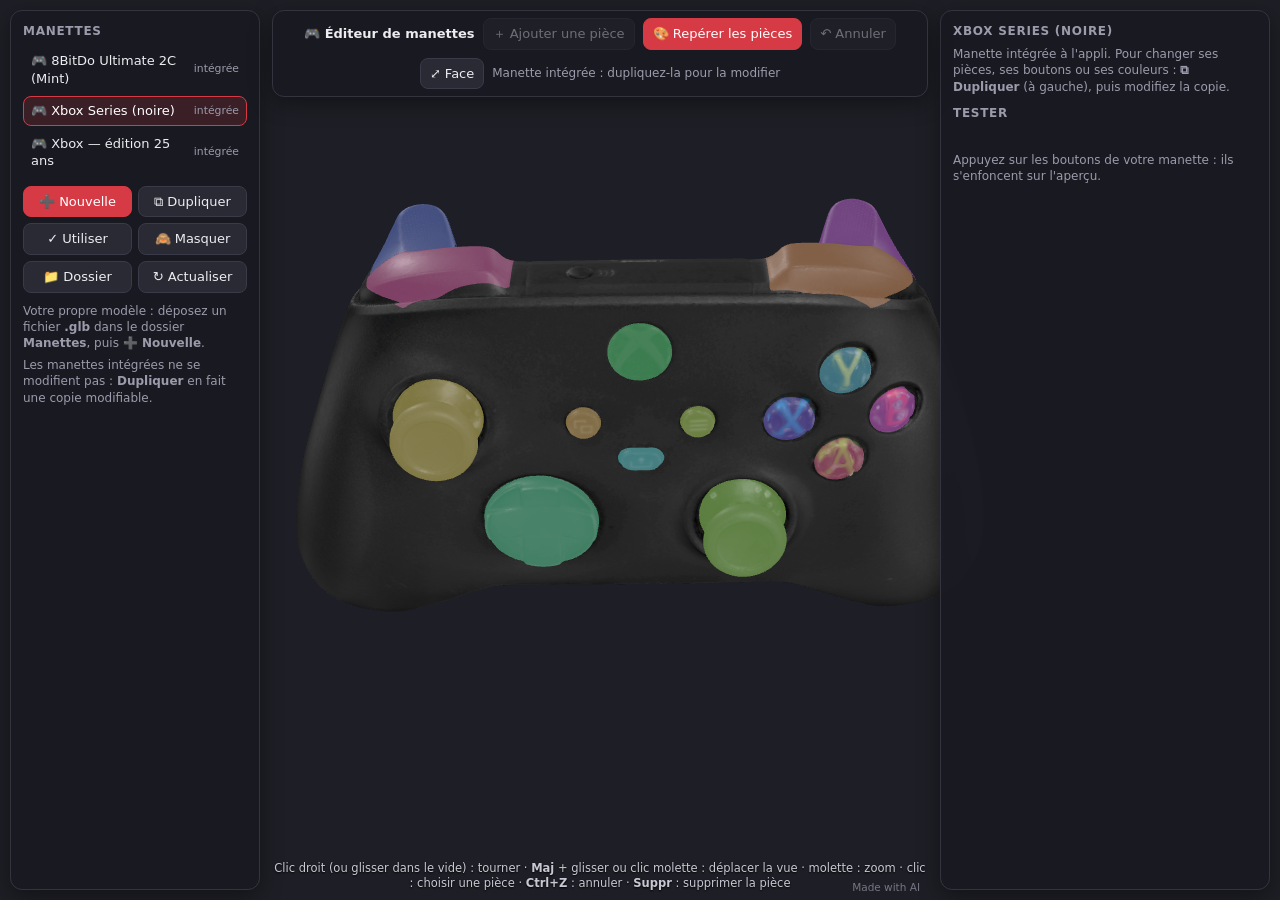
==== wwwroot/manettes.html @ de945db4 "Sully's Mii-Bongo : première version Mii 3D en surimpression et source OBS (.NET 10, WebView2, three" ====
<!doctype html>
<html lang="fr">
<head>
<meta charset="utf-8">
<meta name="viewport" content="width=device-width, initial-scale=1">
<title>Sully's Mii-Bongo — Éditeur de manettes</title>
<link rel="icon" href="icon.png">
<link rel="stylesheet" href="theme-wii.css">
<link rel="stylesheet" href="theme-carnet.css">
<script src="theme.js"></script>
<script src="theme-icons.js"></script>
<script type="importmap">{ "imports": { "three": "./vendor/three/build/three.module.min.js" } }</script>
<style>
  :root { --bg: #17171d; --card: rgba(26,26,34,.94); --card2: #2a2a34; --line: #3a3a48; --text: #ececf1; --muted: #9b9bab; --accent: #d63a45; --ok: #3fb67f; }
  * { box-sizing: border-box; }
  html, body { margin: 0; height: 100%; overflow: hidden; background: #1e1f26; color: var(--text); font: 13px/1.35 "Segoe UI", system-ui, sans-serif; user-select: none; }
  canvas { display: block; }
  .panel { position: fixed; background: var(--card); border: 1px solid #34343f; border-radius: 12px; padding: 10px 12px; box-shadow: 0 6px 22px #0006; z-index: 5; overflow: hidden auto; }
  #left { top: 10px; left: 10px; width: 250px; bottom: 10px; }
  #right { top: 10px; right: 10px; width: 330px; bottom: 10px; }
  #top { top: 10px; left: 272px; right: 352px; display: flex; gap: 8px; align-items: center; justify-content: center; flex-wrap: wrap; padding: 7px 10px; }
  h3 { margin: 10px 0 7px; font-size: 12px; text-transform: uppercase; letter-spacing: .06em; color: var(--muted); font-weight: 600; }
  h3:first-child { margin-top: 2px; }
  button, select, input, textarea { font: inherit; color: inherit; }
  button { background: var(--card2); border: 1px solid var(--line); border-radius: 8px; padding: 6px 9px; cursor: pointer; }
  button:hover { border-color: #5a5a70; }
  button:disabled { opacity: .4; cursor: default; }
  button.on, button.primary { background: var(--accent); border-color: var(--accent); color: #fff; }
  .grid2 { display: grid; grid-template-columns: 1fr 1fr; gap: 6px; }
  .grid3 { display: grid; grid-template-columns: 1fr 1fr 1fr; gap: 6px; }
  .list { display: flex; flex-direction: column; gap: 3px; }
  .list button { text-align: left; background: transparent; border-color: transparent; padding: 5px 7px; display: flex; align-items: center; gap: 6px; }
  .list button.on { background: #3a1f26; border-color: var(--accent); color: #fff; }
  .list button small { margin-left: auto; color: var(--muted); }
  .list button .dot { width: 10px; height: 10px; border-radius: 50%; flex: none; }
  .tabs { display: grid; grid-template-columns: repeat(4, 1fr); gap: 4px; margin-bottom: 8px; }
  .tabs button { padding: 6px 4px; }
  .row { display: flex; gap: 6px; align-items: center; margin: 7px 0; }
  .row > label { color: var(--muted); min-width: 74px; font-size: 12px; }
  select, input[type=text] { background: var(--card2); border: 1px solid var(--line); border-radius: 8px; padding: 5px 7px; flex: 1; min-width: 0; }
  input[type=number] { background: var(--card2); border: 1px solid var(--line); border-radius: 7px; padding: 4px 5px; width: 100%; min-width: 0; }
  input[type=range] { flex: 1; accent-color: var(--accent); min-width: 0; }
  input[type=color] { flex: 1; height: 28px; background: none; border: 0; padding: 0; min-width: 0; }
  .trio { display: grid; grid-template-columns: repeat(3, 1fr); gap: 5px; flex: 1; }
  .duo { display: grid; grid-template-columns: repeat(2, 1fr); gap: 5px; flex: 1; }
  .trio div, .duo div { display: flex; flex-direction: column; font-size: 10.5px; color: var(--muted); }
  .seg { display: flex; flex-wrap: wrap; gap: 4px; flex: 1; }
  .seg button { padding: 4px 8px; }
  .muted { color: var(--muted); font-size: 12px; }
  .warn { color: #e0b070; font-size: 12px; }
  .st { color: var(--muted); font-size: 12px; min-width: 110px; }
  .pressed { display: flex; flex-wrap: wrap; gap: 4px; min-height: 24px; }
  .pressed span { background: #1f4a37; color: #c9f3dd; border-radius: 6px; padding: 2px 7px; font-size: 12px; }
  .map { display: grid; grid-template-columns: 1fr 1.3fr; gap: 5px 8px; align-items: center; }
  .map label { font-size: 12px; color: var(--muted); }
  .map label.lit { color: #c9f3dd; font-weight: 600; }
  #help { position: fixed; left: 272px; right: 352px; bottom: 8px; text-align: center; font-size: 11.5px; color: #c8c8d4; text-shadow: 0 1px 2px #000; pointer-events: none; z-index: 4; }
  .modal { position: fixed; inset: 0; background: #0009; display: grid; place-items: center; z-index: 20; }
  .modal .box { width: min(560px, calc(100vw - 40px)); position: static; max-height: calc(100vh - 60px); }
  .modal h2 { margin: 0 0 8px; font-size: 16px; }
  .btns { display: flex; gap: 8px; justify-content: flex-end; margin-top: 12px; flex-wrap: wrap; }
  .texgrid { display: grid; grid-template-columns: repeat(6, 1fr); gap: 4px; margin-top: 6px; }
  .texgrid button { padding: 0; aspect-ratio: 1; border-radius: 7px; overflow: hidden; background-size: cover; background-position: center; border: 2px solid transparent; position: relative; }
  .texgrid button.on { border-color: #ffd23f; }
  .texgrid button i { position: absolute; left: 0; right: 0; bottom: 0; font-style: normal; font-size: 8.5px; background: #000a; color: #fff; text-align: center; white-space: nowrap; overflow: hidden; }
  .madeby { position: fixed; right: 360px; bottom: 6px; font-size: 10.5px; color: var(--muted); opacity: .7; pointer-events: none; z-index: 4; }
</style>
</head>
<body>
<script type="module" src="./pad-editor.js"></script>
</body>
</html>
---- wwwroot/theme-wii.css ----
:root[data-theme="wii"] {
  --wii-bg: #eceef0;
  --wii-panel: #fbfbfb;
  --wii-line: #c9cbcd;
  --wii-text: #3b3b3b;
  --wii-muted: #7c7f83;
  --wii-blue: #2ab3e8;
  --wii-blue-deep: #1592c7;
  --wii-blue-soft: #e3f5fd;
  --wii-green: #3fae5a;
  --wii-red: #d8473f;
  --wii-shadow: 0 1px 0 rgba(255, 255, 255, .9) inset, 0 -2px 0 rgba(0, 0, 0, .06) inset, 0 2px 3px rgba(0, 0, 0, .22);
  --wii-shadow-in: 0 1px 3px rgba(0, 0, 0, .18) inset;
  --bg: var(--wii-bg); --card: var(--wii-panel); --card2: #ffffff; --line: var(--wii-line);
  --text: var(--wii-text); --muted: var(--wii-muted); --accent: var(--wii-blue); --accent2: var(--wii-blue-deep);
  --ok: var(--wii-blue); --warn: #c77a12;
  color-scheme: light;
}

:root[data-theme="wii"] body {
  background: repeating-linear-gradient(180deg, #f3f4f5 0 3px, #e9ebed 3px 6px) !important;
  color: var(--wii-text) !important;
  font-family: "Rodin NTLG", "FOT-Rodin Pro", "Segoe UI", system-ui, sans-serif;
}

:root[data-theme="wii"] :is(.btn, .seg button, .tile, .padpick, #nav button, .scr .btn, .capture .mod,
  .ed button, .ce button, .panel button, .modal button):not(.tex button, .texgrid button, .imgs button, button.sw, .list button) {
  background: linear-gradient(180deg, #ffffff 0%, #f7f7f7 55%, #e9eaeb 100%) !important;
  border: 1.5px solid var(--wii-line) !important;
  border-radius: 14px !important;
  color: var(--wii-text) !important;
  box-shadow: var(--wii-shadow) !important;
  text-shadow: none !important;
  transition: border-color .12s, box-shadow .12s, transform .06s;
}
:root[data-theme="wii"] :is(.btn, .seg button, .tile, .padpick, #nav button, .ed button, .ce button, .panel button, .modal button):not(.tex button, .texgrid button, .imgs button, button.sw, .list button):hover {
  border-color: #8fd3f0 !important;
}
:root[data-theme="wii"] :is(.btn, .seg button, .tile, .padpick, #nav button, .ed button, .ce button, .panel button, .modal button):not(.tex button, .texgrid button, .imgs button, button.sw, .list button):active {
  transform: translateY(1px);
  box-shadow: 0 1px 2px rgba(0, 0, 0, .2) !important;
}
:root[data-theme="wii"] :is(.seg button.active, .tile.active, .padpick.active, #nav button.active,
  .ed button.on, .ce button.on, .panel button.on, .list button.on, .it.sel):not(.tex button, .texgrid button, .imgs button, button.sw) {
  background: linear-gradient(180deg, #ffffff 0%, #eef9fe 60%, #d7f0fb 100%) !important;
  border-color: var(--wii-blue) !important;
  color: #0f6f99 !important;
  box-shadow: 0 0 0 3px rgba(42, 179, 232, .35), var(--wii-shadow) !important;
}
:root[data-theme="wii"] :is(.btn.primary, .ed button.primary, .ce button.primary, .panel button.primary, .modal button.primary) {
  color: var(--wii-blue-deep) !important;
  font-weight: 600;
  border-color: #9ad8f2 !important;
}
:root[data-theme="wii"] :is(.btn.danger, .danger) { color: var(--wii-red) !important; }
:root[data-theme="wii"] :is(button:disabled) { opacity: .45; }

:root[data-theme="wii"] :is(.card, .ed.panel, .ed .panel, .ce.panel, .panel, .modal .box) {
  background: var(--wii-panel) !important;
  border: 1.5px solid #d3d5d8 !important;
  border-radius: 18px !important;
  box-shadow: 0 2px 6px rgba(0, 0, 0, .12) !important;
  color: var(--wii-text) !important;
}
:root[data-theme="wii"] :is(.card h2, .ed h3, .ce h3, .panel h3, h3) { color: #5f6368 !important; }
:root[data-theme="wii"] :is(.sub, .muted, .row > label, .row > label.lbl, .sliders label, .sl, .map label, .trio div, .duo div, small) { color: var(--wii-muted) !important; }
:root[data-theme="wii"] :is(.warn, .err) { color: #c77a12 !important; }

:root[data-theme="wii"] :is(select, input[type=text], input[type=number], textarea, .ed select, .ce select, .panel select) {
  background: #ffffff !important;
  color: var(--wii-text) !important;
  border: 1.5px solid #b9bcbf !important;
  border-radius: 12px !important;
  box-shadow: var(--wii-shadow-in) !important;
}
:root[data-theme="wii"] :is(select, input, textarea):focus { outline: none; border-color: var(--wii-blue) !important; box-shadow: 0 0 0 3px rgba(42, 179, 232, .3) !important; }
:root[data-theme="wii"] input[type=range] { accent-color: var(--wii-blue) !important; }
:root[data-theme="wii"] option, :root[data-theme="wii"] optgroup { background: #fff; color: var(--wii-text); }

:root[data-theme="wii"] .sw .t { background: #cfd2d5 !important; box-shadow: var(--wii-shadow-in); }
:root[data-theme="wii"] .sw input:checked + .t { background: var(--wii-blue) !important; }
:root[data-theme="wii"] .sw .t::after, :root[data-theme="wii"] button.sw::after { box-shadow: 0 1px 2px rgba(0, 0, 0, .35); }
:root[data-theme="wii"] :is(.ce, .ed, .panel, body) button.sw { background: #cfd2d5 !important; border: 0 !important; border-radius: 99px !important; box-shadow: var(--wii-shadow-in) !important; }
:root[data-theme="wii"] :is(.ce, .ed, .panel, body) button.sw.on { background: var(--wii-blue) !important; }

:root[data-theme="wii"] .logo { background: linear-gradient(180deg, #ffffff, #e6e7e8) !important; border: 1.5px solid var(--wii-line); box-shadow: var(--wii-shadow); }
:root[data-theme="wii"] h1 { color: #4a4d50; }
:root[data-theme="wii"] .pill { background: #fff; border: 1.5px solid var(--wii-line); color: var(--wii-muted); box-shadow: var(--wii-shadow); }
:root[data-theme="wii"] .pill.on { color: #0f6f99; border-color: #9ad8f2; background: var(--wii-blue-soft); }
:root[data-theme="wii"] .state { background: #f0f1f2 !important; color: var(--wii-muted) !important; border: 1px solid #e0e2e4; }
:root[data-theme="wii"] .state.good { background: #e8f7fd !important; color: #0f6f99 !important; border-color: #b9e6f8; }
:root[data-theme="wii"] #nav b { color: var(--wii-text); }
:root[data-theme="wii"] #nav button { margin-bottom: 4px; }
:root[data-theme="wii"] #nav button.mini { border-radius: 12px !important; }
:root[data-theme="wii"] #nav .navfoot { color: var(--wii-muted); }
:root[data-theme="wii"] .tile.active, :root[data-theme="wii"] .padpick.active { background: linear-gradient(180deg, #ffffff, #e3f5fd) !important; }
:root[data-theme="wii"] .faces img { background: #e8e9ea !important; border-color: var(--wii-line) !important; }
:root[data-theme="wii"] .plist .k, :root[data-theme="wii"] .it .k { background: #fff !important; color: var(--wii-text) !important; border: 1px solid var(--wii-line) !important; }
:root[data-theme="wii"] .scr, :root[data-theme="wii"] .perf .pr { background: #f3f4f5 !important; border: 1px solid #e0e2e4; }
:root[data-theme="wii"] :is(.scr .key, .ce .key) { background: #fff !important; color: var(--wii-text) !important; border: 1.5px solid var(--wii-line) !important; box-shadow: var(--wii-shadow-in); }
:root[data-theme="wii"] :is(.scr .key.wait, .ce .key.wait) { border-color: var(--wii-blue) !important; color: var(--wii-blue-deep) !important; }
:root[data-theme="wii"] .capture { border-color: var(--wii-blue) !important; color: var(--wii-blue-deep) !important; background: var(--wii-blue-soft); }
:root[data-theme="wii"] .perf .good { color: #2c8a47 !important; }
:root[data-theme="wii"] .dial { background: radial-gradient(circle, #ffffff 0 38%, #eef0f2 39% 100%) !important; border: 1.5px solid var(--wii-line) !important; box-shadow: var(--wii-shadow-in); }
:root[data-theme="wii"] .dial .cam { background: var(--wii-blue) !important; box-shadow: 0 1px 3px rgba(0, 0, 0, .3); }
:root[data-theme="wii"] details summary { color: var(--wii-muted); }
:root[data-theme="wii"] .madeby { color: #9a9da1; }
:root[data-theme="wii"] #nohost { color: var(--wii-muted); }

:root[data-theme="wii"] :is(.ed, .ce) { color: var(--wii-text) !important; }
:root[data-theme="wii"] :is(#edHelp, #ceHelp, #help) { color: #4a4d50 !important; text-shadow: 0 1px 0 rgba(255, 255, 255, .9) !important; }
:root[data-theme="wii"] :is(#edHelp kbd) { background: #fff !important; border-color: var(--wii-line) !important; color: var(--wii-text); }
:root[data-theme="wii"] :is(#edTop .st, #ceTop .st, .st) { color: var(--wii-muted) !important; }
:root[data-theme="wii"] .list button { box-shadow: none !important; background: transparent !important; border-color: transparent !important; }
:root[data-theme="wii"] .list button.on { box-shadow: 0 0 0 2px rgba(42, 179, 232, .3) !important; background: #eef9fe !important; }
:root[data-theme="wii"] .it:hover { background: #f1f3f4 !important; }
:root[data-theme="wii"] .it.sel { border-radius: 12px; }
:root[data-theme="wii"] :is(.tex button, .texgrid button, .imgs button) { box-shadow: 0 1px 3px rgba(0, 0, 0, .25) !important; border-radius: 10px !important; }
:root[data-theme="wii"] :is(.tex button.on, .texgrid button.on, .imgs button.on) { border-color: var(--wii-blue) !important; box-shadow: 0 0 0 3px rgba(42, 179, 232, .4) !important; }
:root[data-theme="wii"] :is(.tex button, .texgrid button) { background-color: #fff !important; }
:root[data-theme="wii"] .src button.on { background: var(--wii-blue-soft) !important; border-color: var(--wii-blue) !important; color: #0f6f99 !important; }
:root[data-theme="wii"] .edModal, :root[data-theme="wii"] .modal { background: rgba(230, 232, 235, .7) !important; }
:root[data-theme="wii"] .edModal textarea { background: #fff !important; color: var(--wii-text) !important; }
:root[data-theme="wii"] .pressed span { background: var(--wii-blue-soft) !important; color: #0f6f99 !important; border: 1px solid #b9e6f8; }
:root[data-theme="wii"] .map label.lit { color: var(--wii-blue-deep) !important; }
---- wwwroot/theme-carnet.css ----
:root[data-theme="carnet"] {
  --c-paper: #f1e9d8;
  --c-sheet: #fffbf1;
  --c-sheet2: #f8f1e2;
  --c-ink: #2b2824;
  --c-ink2: #6a6155;
  --c-faint: #cdbfa5;
  --c-blue: #2c4f9e;
  --c-red: #b8432f;
  --c-green: #3d7a4c;
  --c-hl: #ffdf5e;
  --c-hand: "Segoe Print", "Ink Free", "Comic Sans MS", cursive;
  --c-wobble: 255px 14px 225px 14px / 14px 225px 14px 255px;
  --c-wobble2: 16px 5px 18px 6px / 6px 17px 5px 15px;
  --c-shadow: 2px 2.5px 0 rgba(43, 40, 36, .85);
  --c-highlight: url("data:image/svg+xml,%3Csvg xmlns='http://www.w3.org/2000/svg' viewBox='0 0 200 40' preserveAspectRatio='none'%3E%3Cpath d='M5 9 Q 60 3 118 7 T 197 5 L 195 33 Q 138 38 80 33 T 3 35 Z' fill='%23ffdf5e' fill-opacity='.92'/%3E%3C/svg%3E");
  --c-squiggle: url("data:image/svg+xml,%3Csvg xmlns='http://www.w3.org/2000/svg' viewBox='0 0 120 8' preserveAspectRatio='none'%3E%3Cpath d='M2 5.5 C 20 2.5 35 7 55 4.6 S 90 2.6 118 4.8' fill='none' stroke='%23b8432f' stroke-width='2' stroke-linecap='round'/%3E%3C/svg%3E");
  --bg: var(--c-paper); --card: var(--c-sheet); --card2: var(--c-sheet2); --line: var(--c-faint);
  --text: var(--c-ink); --muted: var(--c-ink2); --accent: var(--c-blue); --accent2: var(--c-red);
  --ok: var(--c-green); --warn: #a5571b;
  color-scheme: light;
}

:root[data-theme="carnet"] body {
  background-color: var(--c-paper) !important;
  background-image:
    radial-gradient(circle at 1px 1px, rgba(70, 55, 35, .17) 1px, transparent 1.5px),
    url("data:image/svg+xml,%3Csvg xmlns='http://www.w3.org/2000/svg' width='180' height='180'%3E%3Cfilter id='n'%3E%3CfeTurbulence type='fractalNoise' baseFrequency='.85' numOctaves='3' stitchTiles='stitch'/%3E%3CfeColorMatrix values='0 0 0 0 .35 0 0 0 0 .27 0 0 0 0 .16 0 0 0 .11 0'/%3E%3C/filter%3E%3Crect width='100%25' height='100%25' filter='url(%23n)'/%3E%3C/svg%3E") !important;
  background-size: 20px 20px, 180px 180px !important;
  color: var(--c-ink) !important;
  font-family: "Segoe UI", system-ui, sans-serif;
}
:root[data-theme="carnet"] ::selection { background: rgba(255, 223, 94, .8); color: var(--c-ink); }

:root[data-theme="carnet"] :is(h1, .card h2, .edModal h2, .modal h2) {
  font-family: var(--c-hand) !important; font-weight: 700; color: var(--c-ink) !important; letter-spacing: .005em;
}
:root[data-theme="carnet"] h1 { font-size: 21px; }
:root[data-theme="carnet"] .card h2 {
  font-size: 15px; width: fit-content; padding-bottom: 5px;
  background: var(--c-squiggle) left bottom / 100% 7px no-repeat;
}
:root[data-theme="carnet"] :is(.ed h3, .ce h3, .panel h3, h3) {
  font-family: var(--c-hand) !important; text-transform: none !important; letter-spacing: 0 !important;
  font-size: 13px !important; font-weight: 700 !important; color: var(--c-ink2) !important;
}
:root[data-theme="carnet"] #nav b { font-family: var(--c-hand); font-size: 13px; font-weight: 700; color: var(--c-ink); }

:root[data-theme="carnet"] :is(.btn, .seg button, .tile, .padpick, .scr .btn, .capture .mod,
  .ed button, .ce button, .panel button, .modal button):not(.tex button, .texgrid button, .imgs button, button.sw, .list button) {
  background: var(--c-sheet) !important;
  border: 1.8px solid var(--c-ink) !important;
  border-radius: var(--c-wobble) !important;
  color: var(--c-ink) !important;
  box-shadow: var(--c-shadow) !important;
  text-shadow: none !important;
  transition: transform .07s, box-shadow .07s, background-color .12s;
}
:root[data-theme="carnet"] :is(.btn, .seg button, .tile, .padpick, .ed button, .ce button, .panel button, .modal button):not(.tex button, .texgrid button, .imgs button, button.sw, .list button, .primary, .active, .on):not(:disabled):hover {
  background-color: #fff4d6 !important;
  transform: translate(-1px, -1px);
  box-shadow: 3px 3.5px 0 rgba(43, 40, 36, .85) !important;
}
:root[data-theme="carnet"] :is(.btn, .seg button, .tile, .padpick, .ed button, .ce button, .panel button, .modal button):not(.tex button, .texgrid button, .imgs button, button.sw, .list button, .primary):not(:disabled):active {
  transform: translate(2px, 2.5px);
  box-shadow: 0 0 0 transparent !important;
}
:root[data-theme="carnet"] :is(.seg button.active, .tile.active, .padpick.active,
  .ed button.on, .ce button.on, .panel button.on, .it.sel):not(.tex button, .texgrid button, .imgs button, button.sw) {
  background: var(--c-highlight) center / 100% 100% no-repeat, var(--c-sheet) !important;
  border-color: var(--c-ink) !important;
  color: var(--c-ink) !important;
  transform: translate(2px, 2.5px);
  box-shadow: 0 0 0 transparent !important;
}
:root[data-theme="carnet"] :is(.btn.primary, .ed button.primary, .ce button.primary, .panel button.primary, .modal button.primary):not(#c-x) {
  background: var(--c-blue) !important;
  border-color: #1b356f !important;
  color: #fffbf1 !important;
  font-weight: 600;
}
:root[data-theme="carnet"] :is(.btn.primary, .ed button.primary, .ce button.primary, .panel button.primary, .modal button.primary):not(#c-x):not(:disabled):hover { background: #34599f !important; }
:root[data-theme="carnet"] :is(.btn.danger, .danger):not(#c-x) { color: var(--c-red) !important; }
:root[data-theme="carnet"] :is(button:disabled) { opacity: .4; }

:root[data-theme="carnet"] :is(.card, .ed.panel, .ed .panel, .ce.panel, .panel, .modal .box) {
  background: var(--c-sheet) !important;
  border: 1.6px solid rgba(43, 40, 36, .78) !important;
  border-radius: var(--c-wobble2) !important;
  box-shadow: 4px 5px 0 rgba(43, 40, 36, .13) !important;
  color: var(--c-ink) !important;
}
:root[data-theme="carnet"] .card { position: relative; }
:root[data-theme="carnet"] .card::before {
  content: ""; position: absolute; top: -10px; left: 26px; width: 78px; height: 20px; pointer-events: none;
  background: repeating-linear-gradient(-45deg, rgba(255, 255, 255, .28) 0 4px, transparent 4px 9px), rgba(236, 176, 92, .62);
  clip-path: polygon(0 12%, 5% 0, 32% 6%, 62% 0, 95% 5%, 100% 0, 97% 50%, 100% 100%, 70% 94%, 40% 100%, 4% 93%, 0 100%, 3% 50%);
  transform: rotate(-3deg);
}
:root[data-theme="carnet"] .card:nth-child(3n+2)::before { left: auto; right: 34px; width: 64px; transform: rotate(4deg); background: repeating-linear-gradient(45deg, rgba(255, 255, 255, .3) 0 3px, transparent 3px 8px), rgba(126, 186, 172, .6); }
:root[data-theme="carnet"] .card:nth-child(3n)::before { left: 44%; width: 70px; transform: rotate(-1.5deg); background: repeating-linear-gradient(90deg, rgba(255, 255, 255, .25) 0 5px, transparent 5px 10px), rgba(229, 143, 150, .55); }
:root[data-theme="carnet"] main { padding-top: 10px !important; }
:root[data-theme="carnet"] :is(.sub, .muted, .row > label, .row > label.lbl, .sliders label, .sl, .map label, .trio div, .duo div, small) { color: var(--c-ink2) !important; }
:root[data-theme="carnet"] :is(.warn, .err) { color: #a5571b !important; }
:root[data-theme="carnet"] b { color: inherit; }

:root[data-theme="carnet"] :is(select, input[type=text], input[type=number], textarea, .ed select, .ce select, .panel select) {
  background: rgba(255, 255, 255, .55) !important;
  color: var(--c-ink) !important;
  border: 0 !important;
  border-bottom: 1.8px solid var(--c-ink) !important;
  border-radius: 6px 6px 0 0 !important;
  box-shadow: none !important;
}
:root[data-theme="carnet"] textarea { border: 1.6px solid rgba(43, 40, 36, .6) !important; border-radius: var(--c-wobble2) !important;
  background: repeating-linear-gradient(180deg, transparent 0 16.3px, rgba(44, 79, 158, .13) 16.3px 17.3px), #fffdf6 !important; }
:root[data-theme="carnet"] :is(select, input, textarea):focus { outline: none; border-bottom-color: var(--c-blue) !important; background-color: #fffbe8 !important; }
:root[data-theme="carnet"] input[type=range] { accent-color: var(--c-ink) !important; }
:root[data-theme="carnet"] input[type=checkbox] { accent-color: var(--c-blue); }
:root[data-theme="carnet"] option, :root[data-theme="carnet"] optgroup { background: var(--c-sheet); color: var(--c-ink); }

:root[data-theme="carnet"] .sw .t { background: var(--c-sheet) !important; box-shadow: inset 0 0 0 1.8px var(--c-ink); }
:root[data-theme="carnet"] .sw input:checked + .t { background: var(--c-hl) !important; }
:root[data-theme="carnet"] .sw .t::after, :root[data-theme="carnet"] button.sw::after { background: var(--c-ink) !important; box-shadow: none; }
:root[data-theme="carnet"] :is(.ce, .ed, .panel, body) button.sw { background: var(--c-sheet) !important; border: 0 !important; border-radius: 99px !important; box-shadow: inset 0 0 0 1.8px var(--c-ink) !important; transform: none !important; }
:root[data-theme="carnet"] :is(.ce, .ed, .panel, body) button.sw.on { background: var(--c-hl) !important; }

:root[data-theme="carnet"] #nav button { border: 0 !important; background: transparent !important; border-radius: 4px !important; box-shadow: none !important; }
:root[data-theme="carnet"] #nav button:hover { background: rgba(255, 223, 94, .28) !important; }
:root[data-theme="carnet"] #nav button.active { background: var(--c-highlight) center / 100% 100% no-repeat !important; }
:root[data-theme="carnet"] #nav button.mini { color: var(--c-ink) !important; }
:root[data-theme="carnet"] #nav .navfoot { color: var(--c-ink2); font-family: var(--c-hand); text-transform: none; letter-spacing: 0; font-size: 12px; }
:root[data-theme="carnet"] .logo { background: #fff !important; padding: 4px 4px 9px !important; border-radius: 2px !important; transform: rotate(-4deg);
  box-shadow: 1px 2px 4px rgba(43, 40, 36, .28) !important; height: 56px !important; }
:root[data-theme="carnet"] .pill { background: transparent; border: 1.6px solid var(--c-ink); border-radius: var(--c-wobble); color: var(--c-ink2); }
:root[data-theme="carnet"] .pill.on { color: var(--c-green); border-color: var(--c-green); background: rgba(61, 122, 76, .08); }
:root[data-theme="carnet"] .state { background: #fdf1b8 !important; color: #4d4436 !important; border: 0; border-radius: 2px 2px 10px 2px !important; box-shadow: 1px 2px 0 rgba(43, 40, 36, .12); }
:root[data-theme="carnet"] .state.good { background: #e1efd2 !important; color: #2f5d39 !important; }
:root[data-theme="carnet"] .faces img { background: #efe6d3 !important; border: 1.5px solid rgba(43, 40, 36, .6) !important; }
:root[data-theme="carnet"] .plist .k, :root[data-theme="carnet"] .it .k { background: var(--c-sheet) !important; color: var(--c-ink) !important; border: 1.3px solid var(--c-ink) !important; border-radius: var(--c-wobble) !important; }
:root[data-theme="carnet"] .scr, :root[data-theme="carnet"] .perf .pr { background: transparent !important; border: 0; border-bottom: 1.3px dashed var(--c-faint); border-radius: 0 !important; }
:root[data-theme="carnet"] :is(.scr .key, .ce .key) { background: var(--c-sheet) !important; color: var(--c-ink) !important; border: 1.6px solid var(--c-ink) !important; border-radius: var(--c-wobble) !important; box-shadow: 1.5px 2px 0 rgba(43, 40, 36, .85); }
:root[data-theme="carnet"] :is(.scr .key.wait, .ce .key.wait) { border-color: var(--c-red) !important; color: var(--c-red) !important; }
:root[data-theme="carnet"] .scr .key.none { color: var(--c-ink2) !important; box-shadow: none; border-style: dashed !important; }
:root[data-theme="carnet"] .capture { border: 1.8px dashed var(--c-red) !important; color: var(--c-red) !important; background: rgba(184, 67, 47, .05); border-radius: var(--c-wobble2) !important; }
:root[data-theme="carnet"] .perf .good { color: var(--c-green) !important; }
:root[data-theme="carnet"] .perf .bad { color: #a5571b !important; }
:root[data-theme="carnet"] .dial { background: radial-gradient(circle, var(--c-sheet) 0 38%, #f3ead6 39% 100%) !important; border: 1.8px solid var(--c-ink) !important; }
:root[data-theme="carnet"] .dial .cam { background: var(--c-hl) !important; box-shadow: inset 0 0 0 1.6px var(--c-ink); }
:root[data-theme="carnet"] details summary { color: var(--c-ink2); }
:root[data-theme="carnet"] .madeby { color: var(--c-ink2); font-family: var(--c-hand); }
:root[data-theme="carnet"] #nohost { color: var(--c-ink2); }
:root[data-theme="carnet"] .padcustom { border-top-color: var(--c-faint); }

:root[data-theme="carnet"] :is(.ed, .ce) { color: var(--c-ink) !important; }
:root[data-theme="carnet"] :is(#edHelp, #ceHelp, #help) { color: var(--c-ink2) !important; text-shadow: 0 1px 0 rgba(255, 255, 255, .8) !important; }
:root[data-theme="carnet"] :is(#edHelp kbd) { background: var(--c-sheet) !important; border: 1.3px solid var(--c-ink) !important; color: var(--c-ink); border-radius: 4px 6px 4px 7px; }
:root[data-theme="carnet"] :is(#edTop .st, #ceTop .st, .st) { color: var(--c-ink2) !important; font-family: var(--c-hand); }
:root[data-theme="carnet"] #edTop > b, :root[data-theme="carnet"] #ceTop > b { font-family: var(--c-hand); }
:root[data-theme="carnet"] .list button { box-shadow: none !important; background: transparent !important; border-color: transparent !important; color: var(--c-ink) !important; }
:root[data-theme="carnet"] .list button:hover { background: rgba(255, 223, 94, .25) !important; }
:root[data-theme="carnet"] .list button.on { background: var(--c-highlight) center / 100% 100% no-repeat !important; }
:root[data-theme="carnet"] .pre.on button[data-pre=load] { background: var(--c-highlight) center / 100% 100% no-repeat, var(--c-sheet) !important; }
:root[data-theme="carnet"] .it:hover { background: rgba(255, 223, 94, .22) !important; }
:root[data-theme="carnet"] :is(.tex button, .texgrid button, .imgs button) { border: 2px solid rgba(43, 40, 36, .55) !important; border-radius: 6px 9px 5px 8px !important; box-shadow: 1.5px 2px 0 rgba(43, 40, 36, .4) !important; }
:root[data-theme="carnet"] :is(.tex button.on, .texgrid button.on, .imgs button.on) { border-color: var(--c-red) !important; box-shadow: 0 0 0 2px var(--c-red) !important; }
:root[data-theme="carnet"] :is(.tex button, .texgrid button) { background-color: var(--c-sheet) !important; }
:root[data-theme="carnet"] .src button.on { background: var(--c-highlight) center / 100% 100% no-repeat, var(--c-sheet) !important; color: var(--c-ink) !important; }
:root[data-theme="carnet"] .edModal, :root[data-theme="carnet"] .modal { background: rgba(70, 58, 40, .32) !important; }
:root[data-theme="carnet"] .edModal ul { color: #a5571b !important; }
:root[data-theme="carnet"] .pressed span { background: var(--c-hl) !important; color: var(--c-ink) !important; border: 1.3px solid var(--c-ink); }
:root[data-theme="carnet"] .map label.lit { color: var(--c-red) !important; }
:root[data-theme="carnet"] .pre button[data-pre=load] small { color: var(--c-ink2) !important; }
:root[data-theme="carnet"] :is(.tile.active, .padpick.active):not(#c-x) {
  background: #fff6d8 !important;
  border: 2.4px solid var(--c-red) !important;
  box-shadow: 0 0 0 transparent !important;
}
:root[data-theme="carnet"] .scr.cur { box-shadow: none !important; background: rgba(255, 223, 94, .2) !important; }
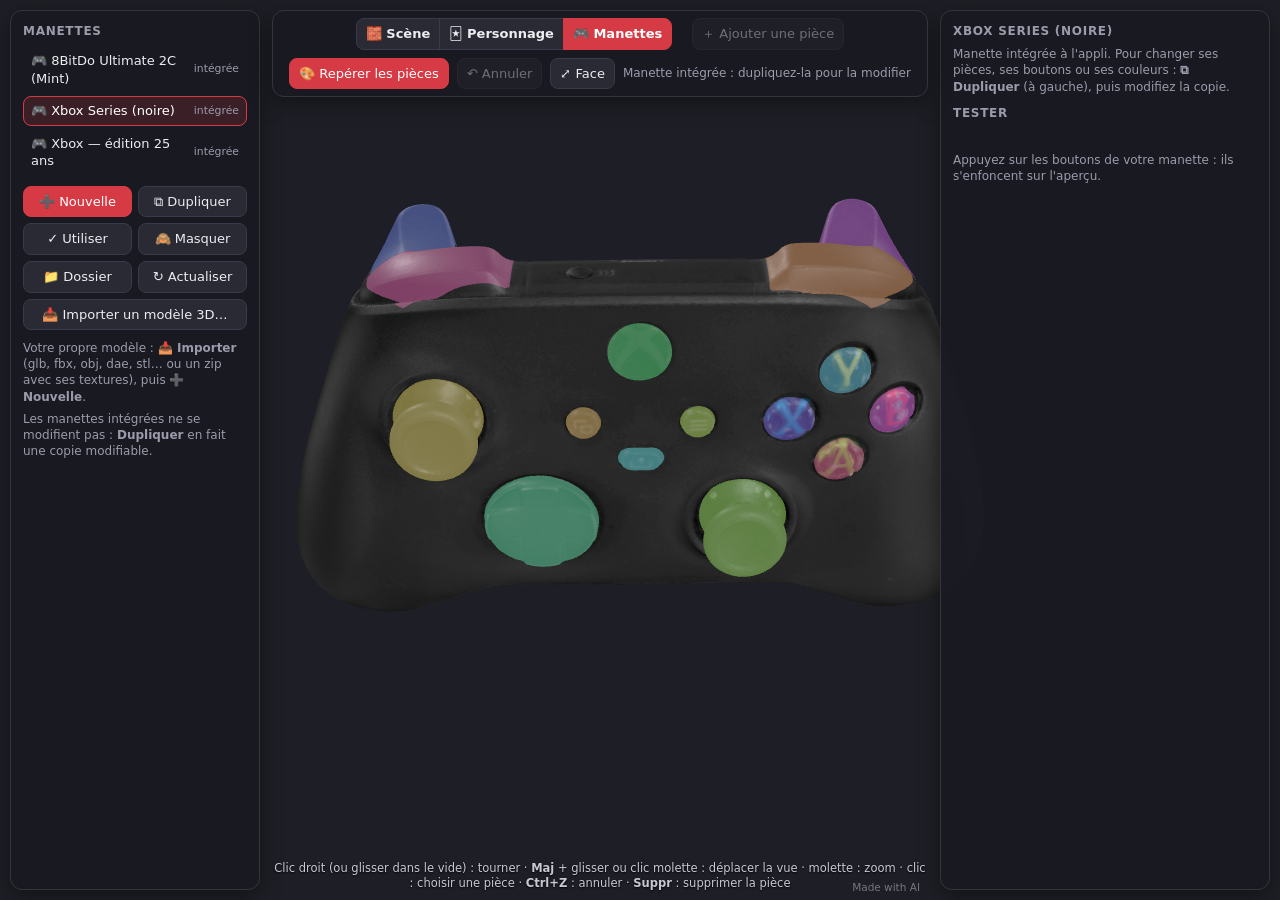
==== commit 4a7d849c: "Thème Notice, physique du personnage et éditeur unique à pages - Thème Notice : onglets numérotés, s" ====
--- a/wwwroot/manettes.html
+++ b/wwwroot/manettes.html
@@ -7,6 +7,7 @@
 <link rel="icon" href="icon.png">
 <link rel="stylesheet" href="theme-wii.css">
 <link rel="stylesheet" href="theme-carnet.css">
+<link rel="stylesheet" href="theme-notice.css">
 <script src="theme.js"></script>
 <script src="theme-icons.js"></script>
 <script type="importmap">{ "imports": { "three": "./vendor/three/build/three.module.min.js" } }</script>
--- a/wwwroot/theme-notice.css
+++ b/wwwroot/theme-notice.css
@@ -0,0 +1,256 @@
+:root[data-theme="notice"] {
+  --n-paper: #f3f0e8;
+  --n-sheet: #fbfaf6;
+  --n-ink: #1b1b19;
+  --n-ink2: #5d5a52;
+  --n-faint: #d5cfc1;
+  --n-tint: #e8e3d7;
+  --n-red: #d4441c;
+  --n-green: #2f6b3a;
+  --n-sans: Bahnschrift, "Segoe UI", system-ui, sans-serif;
+  --n-mono: "Cascadia Mono", Consolas, monospace;
+  --bg: var(--n-paper); --card: var(--n-sheet); --card2: var(--n-tint); --line: var(--n-faint);
+  --text: var(--n-ink); --muted: var(--n-ink2); --accent: var(--n-red); --accent2: var(--n-ink);
+  --ok: var(--n-green); --warn: #a34a0c; --radius: 0;
+  color-scheme: light;
+}
+:root[data-theme="notice"] body { background: var(--n-paper); color: var(--n-ink); font-family: var(--n-sans); }
+:root[data-theme="notice"] ::selection { background: var(--n-red); color: #fff; }
+
+:root[data-theme="notice"] body:has(#layout) { padding: 0; font-size: 13.5px; }
+:root[data-theme="notice"] header { margin: 0; padding: 12px 22px 11px; gap: 14px; border-bottom: 3px solid var(--n-ink); }
+:root[data-theme="notice"] .logo { width: 36px; height: 36px; border-radius: 0; background: var(--n-ink); padding: 3px; }
+:root[data-theme="notice"] h1 { font: 700 20px/1.05 var(--n-sans); letter-spacing: -.01em; }
+:root[data-theme="notice"] header .sub { font: 11px/1.4 var(--n-mono); margin-top: 3px; }
+:root[data-theme="notice"] .pill { background: none; border-radius: 0; padding: 0; font: 11px var(--n-mono); color: var(--n-ink2); }
+:root[data-theme="notice"] .pill::before { content: "[ "; } :root[data-theme="notice"] .pill::after { content: " ]"; }
+:root[data-theme="notice"] .pill.on { color: var(--n-green); background: none; }
+
+:root[data-theme="notice"] #layout { flex-direction: column; gap: 0; }
+:root[data-theme="notice"] #nav { width: auto; flex-direction: row; flex-wrap: wrap; gap: 0; padding: 0 22px; overflow: visible;
+  border-bottom: 1px solid var(--n-ink); counter-reset: tab; }
+:root[data-theme="notice"] #nav button[data-go] { border: 0; border-radius: 0; background: none; padding: 10px 14px 8px; margin-bottom: -1px;
+  border-bottom: 3px solid transparent; gap: 0; color: var(--n-ink2); }
+:root[data-theme="notice"] #nav button[data-go]:hover { background: none; color: var(--n-ink); border-bottom-color: var(--n-faint); }
+:root[data-theme="notice"] #nav button[data-go].active { background: none; border-bottom-color: var(--n-red); color: var(--n-ink); }
+:root[data-theme="notice"] #nav .ni, :root[data-theme="notice"] #nav small { display: none; }
+:root[data-theme="notice"] #nav b { font-size: 13.5px; font-weight: 600; }
+:root[data-theme="notice"] #nav button[data-go] b::before { counter-increment: tab; content: counter(tab, decimal-leading-zero) "\2002";
+  font: 400 11px var(--n-mono); color: var(--n-ink2); }
+:root[data-theme="notice"] #nav button[data-go].active b::before { color: var(--n-red); }
+:root[data-theme="notice"] .naved { position: fixed; left: 0; right: 0; bottom: 0; z-index: 5; height: 30px; display: flex; align-items: center;
+  padding: 0 22px; background: var(--n-paper); border-top: 1px solid var(--n-ink); }
+:root[data-theme="notice"] #nav .navfoot { margin: 0 6px 0 0; font: 10.5px var(--n-mono); letter-spacing: .08em; color: var(--n-ink2); }
+:root[data-theme="notice"] #nav .navfoot::after { content: " :"; }
+:root[data-theme="notice"] #nav button.mini { border: 0; border-left: 1px solid var(--n-faint); border-radius: 0; background: none; padding: 2px 12px;
+  font-size: 12.5px; color: var(--n-ink); }
+:root[data-theme="notice"] #nav .navfoot + button.mini { border-left: 0; }
+:root[data-theme="notice"] #nav button.mini:hover { background: none; text-decoration: underline; text-underline-offset: 3px; }
+:root[data-theme="notice"] .madeby { left: auto; right: 22px; bottom: 8px; z-index: 6; font: 10.5px var(--n-mono); opacity: .8; }
+
+:root[data-theme="notice"] main { padding: 0 22px 56px; }
+:root[data-theme="notice"] .page { gap: 0; counter-reset: sec; }
+:root[data-theme="notice"] .page::before { display: block; font: 700 28px/1 var(--n-sans); letter-spacing: -.015em; padding: 22px 0 14px; }
+:root[data-theme="notice"] .page[data-page="instrument"]::before { content: "Instrument"; }
+:root[data-theme="notice"] .page[data-page="personnage"]::before { content: "Personnage"; }
+:root[data-theme="notice"] .page[data-page="affichage"]::before { content: "Affichage"; }
+:root[data-theme="notice"] .page[data-page="decor"]::before { content: "Décor & scène"; }
+:root[data-theme="notice"] .page[data-page="raccourcis"]::before { content: "Raccourcis"; }
+:root[data-theme="notice"] .page[data-page="theme"]::before { content: "Thème"; }
+:root[data-theme="notice"] .page[data-page="systeme"]::before { content: "OBS & système"; }
+:root[data-theme="notice"] .grid { display: block; }
+:root[data-theme="notice"] .card { background: none; border: 0; border-top: 1px solid var(--n-ink); border-radius: 0; box-shadow: none; padding: 14px 0 22px;
+  display: grid; grid-template-columns: 180px minmax(0, 1fr); column-gap: 30px; align-items: start; }
+:root[data-theme="notice"] .card > * { grid-column: 2; }
+:root[data-theme="notice"] .card > h2 { grid-column: 1; grid-row: 1 / span 60; position: sticky; top: 12px; display: block; margin: 0;
+  font: 600 15px/1.25 var(--n-sans); }
+:root[data-theme="notice"] .card > h2::before { counter-increment: sec; content: counter(sec, decimal-leading-zero); display: block; margin-bottom: 5px;
+  font: 400 11px var(--n-mono); color: var(--n-red); }
+:root[data-theme="notice"] .card h2 .ico { display: none; }
+
+:root[data-theme="notice"] :is(#layout, header) :is(button, label, h2, summary, .k) :is(.wi, .wi-emoji):not(.solo, .prev *) { display: none; }
+:root[data-theme="notice"] .toast .wi, :root[data-theme="notice"] .toast .wi-emoji { display: none; }
+
+:root[data-theme="notice"] :is(.btn, .seg button, .tile, .padpick, .capture .mod) { background: var(--n-sheet); color: var(--n-ink); border: 1px solid var(--n-ink);
+  border-radius: 0; box-shadow: none; font-family: var(--n-sans); transition: none; }
+:root[data-theme="notice"] :is(.btn, .seg button, .tile, .padpick:not(.themepick)):hover { background: var(--n-ink); color: var(--n-paper); border-color: var(--n-ink); }
+:root[data-theme="notice"] :is(.tile, .padpick):hover small { color: #cfc9bb; }
+:root[data-theme="notice"] .btn.primary { background: var(--n-red); border-color: var(--n-red); color: #fff; }
+:root[data-theme="notice"] .btn.primary:hover { background: var(--n-ink); border-color: var(--n-ink); }
+:root[data-theme="notice"] .btn.danger { color: var(--n-red); }
+:root[data-theme="notice"] .btn.danger:hover { background: var(--n-red); border-color: var(--n-red); color: #fff; }
+:root[data-theme="notice"] header .btn { padding: 5px 10px; font-size: 12.5px; }
+:root[data-theme="notice"] .seg { gap: 0; }
+:root[data-theme="notice"] .seg button { margin: 0 -1px -1px 0; }
+:root[data-theme="notice"] .seg button.active { background: var(--n-ink); border-color: var(--n-ink); color: var(--n-paper); position: relative; }
+
+:root[data-theme="notice"] .tiles { gap: 0; grid-template-columns: repeat(auto-fill, minmax(132px, 1fr)); }
+:root[data-theme="notice"] .tile { margin: 0 -1px -1px 0; padding: 11px 12px; gap: 10px; }
+:root[data-theme="notice"] .tile .e { display: none; }
+:root[data-theme="notice"] .tile::before { content: ""; flex: none; width: 10px; height: 10px; border: 1.5px solid currentColor; border-radius: 50%; }
+:root[data-theme="notice"] .tile.active { background: var(--n-ink); color: var(--n-paper); box-shadow: none; }
+:root[data-theme="notice"] .tile.active::before { background: var(--n-red); border-color: var(--n-red); }
+:root[data-theme="notice"] .tile.active small { color: #cfc9bb; }
+:root[data-theme="notice"] .pads { gap: 0; }
+:root[data-theme="notice"] .pads .padpick { margin: 0 -1px -1px 0; }
+:root[data-theme="notice"] .padpick.active { background: var(--n-ink); color: var(--n-paper); border-color: var(--n-ink); box-shadow: none; }
+:root[data-theme="notice"] .padpick.active small { color: #cfc9bb; }
+:root[data-theme="notice"] .sw3 { border-radius: 0; border: 1px solid var(--n-ink); }
+
+:root[data-theme="notice"] label.sw { justify-content: flex-start; gap: 10px; margin: 7px 0; }
+:root[data-theme="notice"] .sw .t { order: -1; width: 15px; height: 15px; border-radius: 0; background: #fff; box-shadow: inset 0 0 0 1.5px var(--n-ink); transition: none; }
+:root[data-theme="notice"] .sw .t::after { top: 2px; left: 5px; width: 4px; height: 8px; border-radius: 0; background: none; border: solid var(--n-paper);
+  border-width: 0 2px 2px 0; transform: rotate(45deg); opacity: 0; transition: none; }
+:root[data-theme="notice"] .sw input:checked + .t { background: var(--n-ink); }
+:root[data-theme="notice"] .sw input:checked + .t::after { left: 5px; opacity: 1; }
+
+:root[data-theme="notice"] :is(select, input[type=text], input[type=number], textarea) { background: #fff; color: var(--n-ink); border: 1px solid var(--n-ink);
+  border-radius: 0; box-shadow: none; font-family: var(--n-sans); }
+:root[data-theme="notice"] :is(select, input, textarea):focus { outline: 2px solid var(--n-red); outline-offset: -1px; }
+:root[data-theme="notice"] input[type=range] { accent-color: var(--n-ink); }
+:root[data-theme="notice"] input[type=checkbox] { accent-color: var(--n-ink); }
+:root[data-theme="notice"] input[type=color] { border-radius: 0; }
+:root[data-theme="notice"] .colors input[type=color] { border: 1px solid var(--n-ink); border-radius: 0; background: #fff; }
+:root[data-theme="notice"] option, :root[data-theme="notice"] optgroup { background: #fff; color: var(--n-ink); }
+
+:root[data-theme="notice"] :is(.row > label.lbl, .sliders label, .colors label) { font: 10.5px/1.3 var(--n-mono); text-transform: uppercase; letter-spacing: .06em; color: var(--n-ink2); }
+:root[data-theme="notice"] .row > label.lbl { min-width: 112px; }
+:root[data-theme="notice"] .sliders output { font-family: var(--n-mono); }
+:root[data-theme="notice"] .card .sub { max-width: 72ch; font-size: 12.5px; line-height: 1.5; color: var(--n-ink2); }
+:root[data-theme="notice"] .card .sub b { color: var(--n-ink); }
+:root[data-theme="notice"] .state { background: none; border-left: 3px solid var(--n-ink); border-radius: 0; padding: 3px 10px; font: 11.5px/1.45 var(--n-mono); color: var(--n-ink); }
+:root[data-theme="notice"] .state.good { border-left-color: var(--n-green); color: var(--n-green); }
+:root[data-theme="notice"] details summary { font: 10.5px var(--n-mono); text-transform: uppercase; letter-spacing: .06em; color: var(--n-ink2); }
+:root[data-theme="notice"] .err { color: var(--warn); }
+:root[data-theme="notice"] .padcustom { border-top: 1px dashed var(--n-ink2); }
+
+:root[data-theme="notice"] .sclist { gap: 0; }
+:root[data-theme="notice"] .scr { background: none; border-radius: 0; border-bottom: 1px solid var(--n-faint); padding: 7px 0; }
+:root[data-theme="notice"] .sclist .scr:first-child { border-top: 1px solid var(--n-faint); }
+:root[data-theme="notice"] .scr.cur { box-shadow: inset 3px 0 0 var(--n-red); padding-left: 12px; }
+:root[data-theme="notice"] :is(.scr .key, .plist .k) { background: #fff; color: var(--n-ink); border: 1px solid var(--n-ink); border-radius: 2px;
+  box-shadow: 0 1.5px 0 var(--n-ink); font: 600 11.5px var(--n-mono); }
+:root[data-theme="notice"] .plist .k { font-weight: 400; font-size: 10.5px; }
+:root[data-theme="notice"] .scr .key.none { color: var(--n-ink2); font-weight: 400; border-style: dashed; box-shadow: none; }
+:root[data-theme="notice"] .scr .key.wait { border-color: var(--n-red); color: var(--n-red); box-shadow: 0 1.5px 0 var(--n-red); }
+:root[data-theme="notice"] .capture { border: 1px dashed var(--n-red); border-radius: 0; color: var(--n-red); }
+:root[data-theme="notice"] .capture .mod { background: #fff; }
+:root[data-theme="notice"] .perf .pr { background: none; border-radius: 0; border-bottom: 1px solid var(--n-faint); padding: 6px 0; font-family: var(--n-mono); font-size: 12px; }
+:root[data-theme="notice"] .perf .good { color: var(--n-green); }
+:root[data-theme="notice"] .perf .bad { color: var(--n-red); }
+:root[data-theme="notice"] .faces img { border-radius: 0; border: 1px solid var(--n-ink); background: var(--n-tint); }
+:root[data-theme="notice"] .faces figure { font-family: var(--n-mono); font-size: 10.5px; }
+:root[data-theme="notice"] .dial { border: 1px solid var(--n-ink);
+  background: linear-gradient(var(--n-faint), var(--n-faint)) center / 1px 100% no-repeat, linear-gradient(var(--n-faint), var(--n-faint)) center / 100% 1px no-repeat, #fff; }
+:root[data-theme="notice"] .dial .mii { color: var(--n-ink); background: #fff; line-height: 0; padding: 2px; }
+:root[data-theme="notice"] .dial .front { font-family: var(--n-mono); text-transform: uppercase; letter-spacing: .06em; font-size: 9px; }
+:root[data-theme="notice"] .dial .cam { border-radius: 0; background: var(--n-red); color: #fff; }
+:root[data-theme="notice"] .toast { background: var(--n-ink); color: var(--n-paper); border: 0; border-radius: 0; box-shadow: none; font: 12px/1.45 var(--n-mono); bottom: 42px; }
+:root[data-theme="notice"] #nohost { color: var(--n-ink2); font-family: var(--n-mono); }
+
+:root[data-theme="notice"] .themes { gap: 14px; }
+:root[data-theme="notice"] .themepick:hover { background: var(--n-tint); }
+:root[data-theme="notice"] .themepick.active { background: var(--n-sheet); color: var(--n-ink); border-color: var(--n-ink); box-shadow: inset 0 0 0 3px var(--n-red); }
+:root[data-theme="notice"] .themepick.active small { color: var(--n-ink2); }
+:root[data-theme="notice"] .prev { border-radius: 0; }
+
+@media (max-width: 760px) {
+  :root[data-theme="notice"] body:has(#layout) { padding: 0 0 30px; }
+  :root[data-theme="notice"] #nav { margin: 0; padding: 0 12px; }
+  :root[data-theme="notice"] main { padding: 0 14px 50px; }
+  :root[data-theme="notice"] .card { display: block; }
+  :root[data-theme="notice"] .card > h2 { position: static; margin-bottom: 10px; }
+}
+
+:root[data-theme="notice"] :is(.ed, .ce) { font-family: var(--n-sans); color: var(--n-ink); }
+:root[data-theme="notice"] :is(.ed.panel, .ce.panel, .panel) { background: var(--n-paper); color: var(--n-ink); border: 0; border-radius: 0; box-shadow: none; }
+:root[data-theme="notice"] :is(.ed, .ce, .panel) h3 { margin: 14px 0 8px; padding-bottom: 4px; border-bottom: 1px solid var(--n-ink);
+  font: 600 10.5px var(--n-mono); text-transform: uppercase; letter-spacing: .08em; color: var(--n-ink); }
+:root[data-theme="notice"] :is(.ed, .ce, .panel) h3:first-child { margin-top: 2px; }
+
+:root[data-theme="notice"] #edLeft { top: 0; left: 0; bottom: 0; width: 254px; max-height: none; border-right: 1px solid var(--n-ink); }
+:root[data-theme="notice"] #edRight { top: 0; right: 0; bottom: 0; width: 300px; max-height: none; border-left: 1px solid var(--n-ink); }
+:root[data-theme="notice"] #edTop { top: 0; left: 254px; right: 300px; justify-content: flex-start; padding: 6px 10px; border-bottom: 1px solid var(--n-ink); }
+:root[data-theme="notice"] #ceLeft { top: 0; left: 0; bottom: 0; width: 286px; border-right: 1px solid var(--n-ink); }
+:root[data-theme="notice"] #ceRight { top: 0; right: 0; bottom: 0; width: 364px; border-left: 1px solid var(--n-ink); }
+:root[data-theme="notice"] #ceTop { top: 0; left: 286px; right: 364px; justify-content: flex-start; padding: 6px 10px; border-bottom: 1px solid var(--n-ink); }
+:root[data-theme="notice"] #ceTime { left: 286px; right: 364px; bottom: 25px; padding: 8px 10px; border-top: 1px solid var(--n-ink); }
+:root[data-theme="notice"] #left { top: 0; left: 0; bottom: 0; width: 262px; border-right: 1px solid var(--n-ink); }
+:root[data-theme="notice"] #right { top: 0; right: 0; bottom: 0; width: 342px; border-left: 1px solid var(--n-ink); }
+:root[data-theme="notice"] #top { top: 0; left: 262px; right: 342px; justify-content: flex-start; padding: 6px 10px; border-bottom: 1px solid var(--n-ink); }
+:root[data-theme="notice"] :is(#edHelp, #ceHelp, #help) { bottom: 0; padding: 5px 10px 6px; background: var(--n-paper); border-top: 1px solid var(--n-ink);
+  text-align: left; font: 11px/1.3 var(--n-mono); color: var(--n-ink2); text-shadow: none; white-space: nowrap; overflow: hidden; text-overflow: ellipsis;
+  pointer-events: auto; }
+:root[data-theme="notice"] :is(#edHelp, #ceHelp, #help):hover { white-space: normal; }
+:root[data-theme="notice"] #edHelp { left: 254px; right: 300px; }
+:root[data-theme="notice"] #ceHelp { left: 286px; right: 364px; }
+:root[data-theme="notice"] #help { left: 262px; right: 342px; }
+:root[data-theme="notice"] :is(#edHelp, #ceHelp, #help) b { color: var(--n-ink); font-weight: 600; }
+:root[data-theme="notice"] #edHelp kbd { background: #fff; border: 1px solid var(--n-ink); border-radius: 2px; color: var(--n-ink); }
+:root[data-theme="notice"] body:has(#left) .madeby { right: 14px; bottom: 8px; z-index: 6; font: 10.5px var(--n-mono); }
+:root[data-theme="notice"] :is(#edTop, #ceTop, #top) > b { font: 700 14px var(--n-sans); margin-right: 14px; }
+:root[data-theme="notice"] :is(#edTop, #ceTop, #top) .st, :root[data-theme="notice"] .st { font: 11px var(--n-mono); color: var(--n-ink2); }
+
+:root[data-theme="notice"] :is(.ed, .ce, .panel, .modal) button:not(.tex button, .texgrid button, .imgs button, button.sw, .list button, .mk) {
+  background: var(--n-sheet); color: var(--n-ink); border: 1px solid var(--n-ink); border-radius: 0; box-shadow: none; transition: none; }
+:root[data-theme="notice"] :is(.ed, .ce, .panel, .modal) button:not(.tex button, .texgrid button, .imgs button, button.sw, .list button, .mk, .on, .primary):not(:disabled):hover {
+  background: var(--n-ink); color: var(--n-paper); }
+:root[data-theme="notice"] :is(.ed, .ce, .panel, .modal) button.on:not(.tex button, .texgrid button, .imgs button, button.sw, .list button) { background: var(--n-ink); color: var(--n-paper); border-color: var(--n-ink); }
+:root[data-theme="notice"] :is(.ed, .ce, .panel, .modal) button.primary { background: var(--n-red); color: #fff; border-color: var(--n-red); }
+:root[data-theme="notice"] :is(.ed, .ce, .panel, .modal) button.primary:not(:disabled):hover { background: var(--n-ink); border-color: var(--n-ink); }
+:root[data-theme="notice"] :is(.ed, .ce, .panel) .danger { color: var(--n-red); }
+:root[data-theme="notice"] :is(.ed, .ce, .panel) :is(.seg, .tabs) { gap: 0; }
+:root[data-theme="notice"] :is(.ed, .ce, .panel) :is(.seg, .tabs) button { margin: 0 -1px -1px 0; }
+:root[data-theme="notice"] #ceTop .tabs { gap: 0; }
+:root[data-theme="notice"] #ceTop .tabs button { margin-right: -1px; }
+
+:root[data-theme="notice"] .list { gap: 0; }
+:root[data-theme="notice"] .list button { background: none; color: var(--n-ink); border: 0; border-bottom: 1px solid var(--n-faint); border-radius: 0; }
+:root[data-theme="notice"] .list button:hover { background: var(--n-tint); }
+:root[data-theme="notice"] .list button.on { background: var(--n-ink); color: var(--n-paper); border-color: var(--n-ink); }
+:root[data-theme="notice"] .list button.on small { color: #cfc9bb; }
+:root[data-theme="notice"] .items { gap: 0; }
+:root[data-theme="notice"] .it { border: 0; border-bottom: 1px solid var(--n-faint); border-radius: 0; }
+:root[data-theme="notice"] .it:hover { background: var(--n-tint); }
+:root[data-theme="notice"] .it.sel { background: var(--n-ink); color: var(--n-paper); border-color: var(--n-ink); }
+:root[data-theme="notice"] .it .k { background: #fff; color: var(--n-ink); border: 1px solid var(--n-ink); border-radius: 2px; font: 10px var(--n-mono); }
+:root[data-theme="notice"] .pre.on button[data-pre=load] { background: var(--n-ink); color: var(--n-paper); border-color: var(--n-ink); }
+:root[data-theme="notice"] .pre.on button[data-pre=load] small { color: #cfc9bb; }
+:root[data-theme="notice"] .pre button[data-pre=load] small { color: var(--n-ink2); }
+:root[data-theme="notice"] .src button.on { background: var(--n-ink); color: var(--n-paper); border-color: var(--n-ink); }
+
+:root[data-theme="notice"] :is(.tex, .texgrid, .imgs) button { border: 2px solid transparent; border-radius: 0; box-shadow: inset 0 0 0 1px rgba(27, 27, 25, .35); }
+:root[data-theme="notice"] :is(.tex, .texgrid, .imgs) button.on { border-color: var(--n-red); }
+:root[data-theme="notice"] .ce .imgs button.on { border-color: var(--n-red); }
+:root[data-theme="notice"] :is(.tex, .texgrid, .imgs) button i { background: rgba(27, 27, 25, .82); font-family: var(--n-mono); }
+
+:root[data-theme="notice"] button.sw { width: 15px; height: 15px; border-radius: 0; background: #fff; box-shadow: inset 0 0 0 1.5px var(--n-ink); }
+:root[data-theme="notice"] button.sw::after { top: 2px; left: 5px; width: 4px; height: 8px; border-radius: 0; background: none; border: solid var(--n-paper);
+  border-width: 0 2px 2px 0; transform: rotate(45deg); opacity: 0; transition: none; }
+:root[data-theme="notice"] .ce button.sw.on, :root[data-theme="notice"] button.sw.on { background: var(--n-ink); }
+:root[data-theme="notice"] button.sw.on::after { left: 5px; opacity: 1; }
+
+:root[data-theme="notice"] :is(.ed, .ce, .panel) :is(.row > label, .sl, .trio div, .duo div, .map label) { font-family: var(--n-mono); font-size: 10.5px; color: var(--n-ink2); }
+:root[data-theme="notice"] :is(.muted, .warn) { font-size: 11.5px; }
+:root[data-theme="notice"] .muted { color: var(--n-ink2); }
+:root[data-theme="notice"] .warn { color: #a34a0c; }
+:root[data-theme="notice"] .map label.lit { color: var(--n-red); }
+:root[data-theme="notice"] .key { background: #fff; color: var(--n-ink); border: 1px solid var(--n-ink); border-radius: 2px; box-shadow: 0 1.5px 0 var(--n-ink); font-family: var(--n-mono); }
+:root[data-theme="notice"] .key.wait { border-color: var(--n-red); color: var(--n-red); }
+:root[data-theme="notice"] .pressed span { background: var(--n-ink); color: var(--n-paper); border-radius: 0; font-family: var(--n-mono); }
+
+:root[data-theme="notice"] #ceTime .track { border-radius: 0; background: #fff; border: 1px solid var(--n-ink); }
+:root[data-theme="notice"] #ceTime .tick { background: var(--n-faint); }
+:root[data-theme="notice"] #ceTime .tick i { color: var(--n-ink2); font-family: var(--n-mono); }
+:root[data-theme="notice"] #ceTime .mk { border-radius: 0; background: #fff; border: 1.5px solid var(--n-ink); }
+:root[data-theme="notice"] #ceTime .mk.on { background: var(--n-red); border-color: var(--n-red); }
+:root[data-theme="notice"] #ceTime .head { background: var(--n-red); }
+
+:root[data-theme="notice"] :is(.edModal, .modal) { background: rgba(27, 27, 25, .45); }
+:root[data-theme="notice"] :is(.edModal, .modal) .box { background: var(--n-paper); border: 2px solid var(--n-ink); border-radius: 0; box-shadow: none; }
+:root[data-theme="notice"] :is(.edModal, .modal) h2 { font: 700 18px var(--n-sans); }
+:root[data-theme="notice"] .edModal textarea, :root[data-theme="notice"] .modal textarea { font: 12px/1.45 var(--n-mono); background: #fff; color: var(--n-ink); }
+:root[data-theme="notice"] .edModal ul { color: #a34a0c; }
+
+:root[data-theme="notice"] :is(#edLeft, #edRight, #edTop, #edHelp, #ceLeft, #ceRight, #ceTop, #ceTime, #ceHelp) { box-sizing: border-box; }
+:root[data-theme="notice"] body:has(#edRight[style*="none"]) :is(#edTop, #edHelp) { right: 0; }
